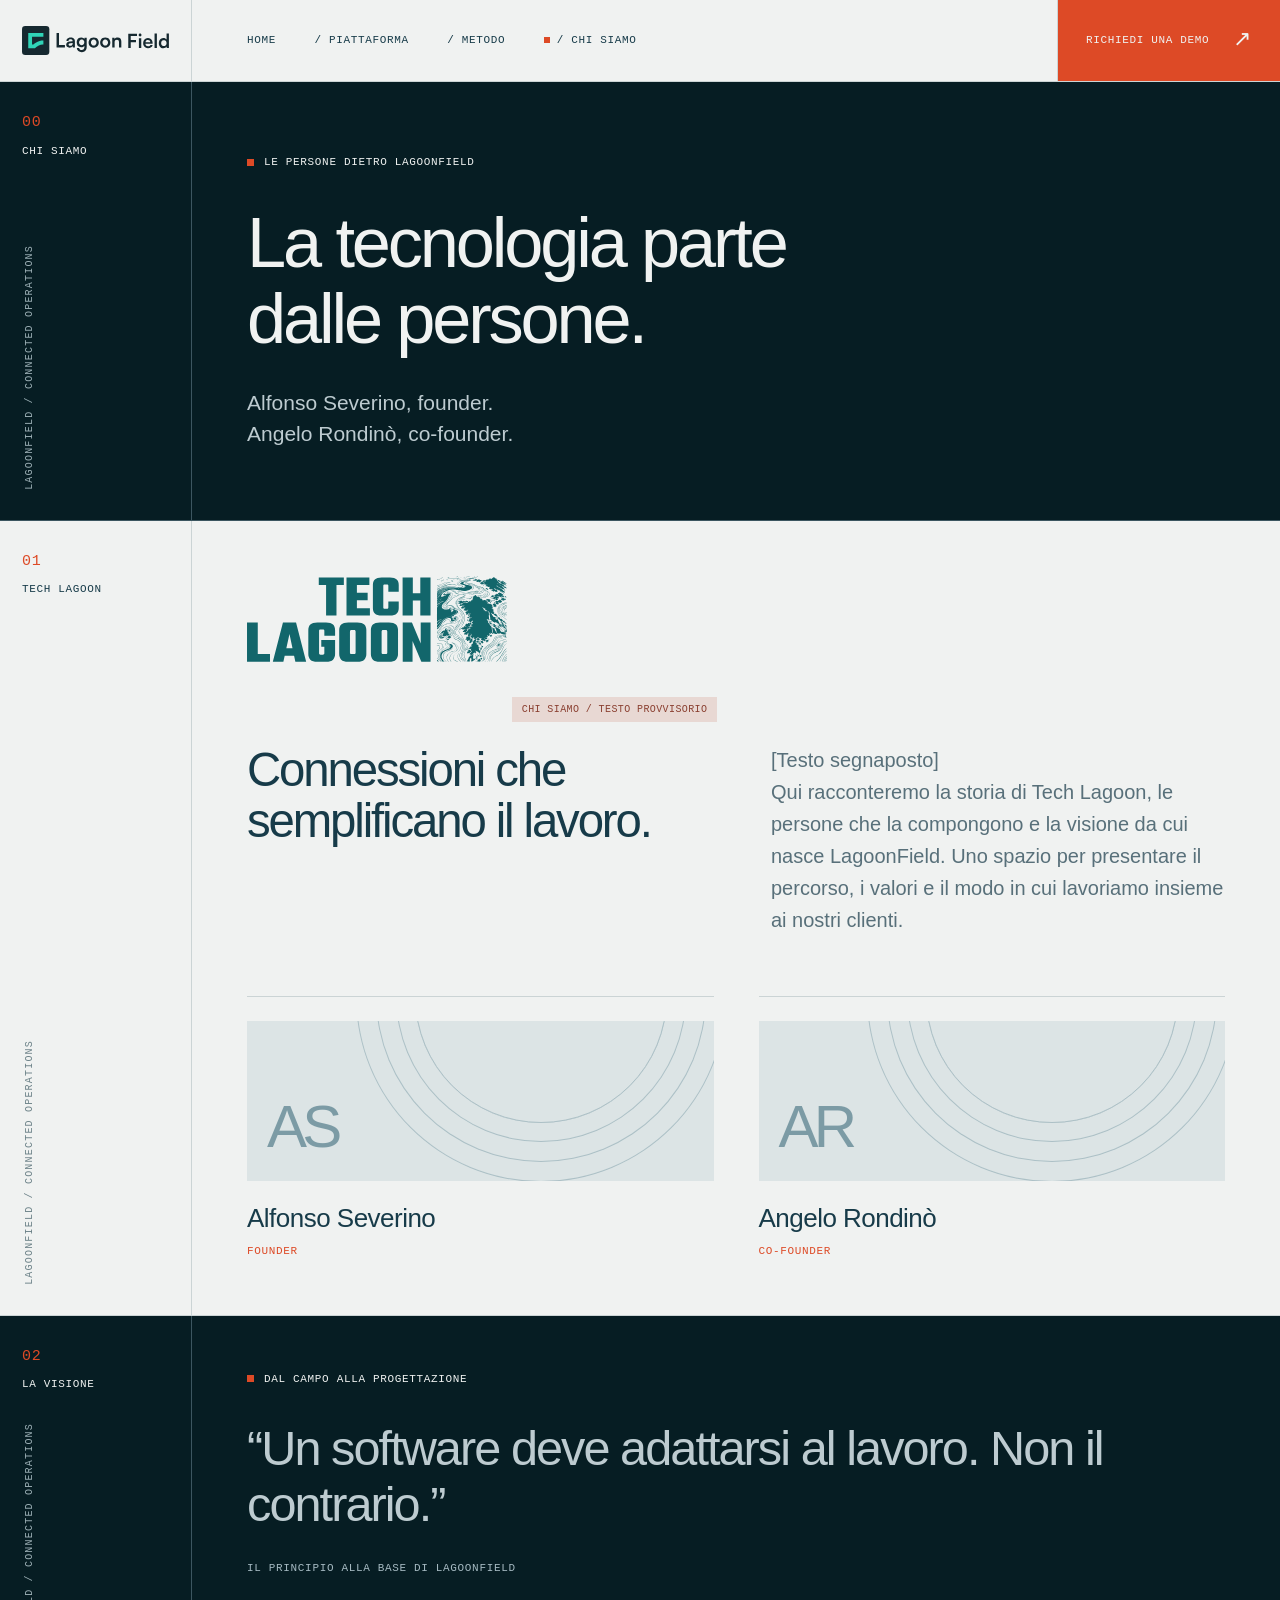
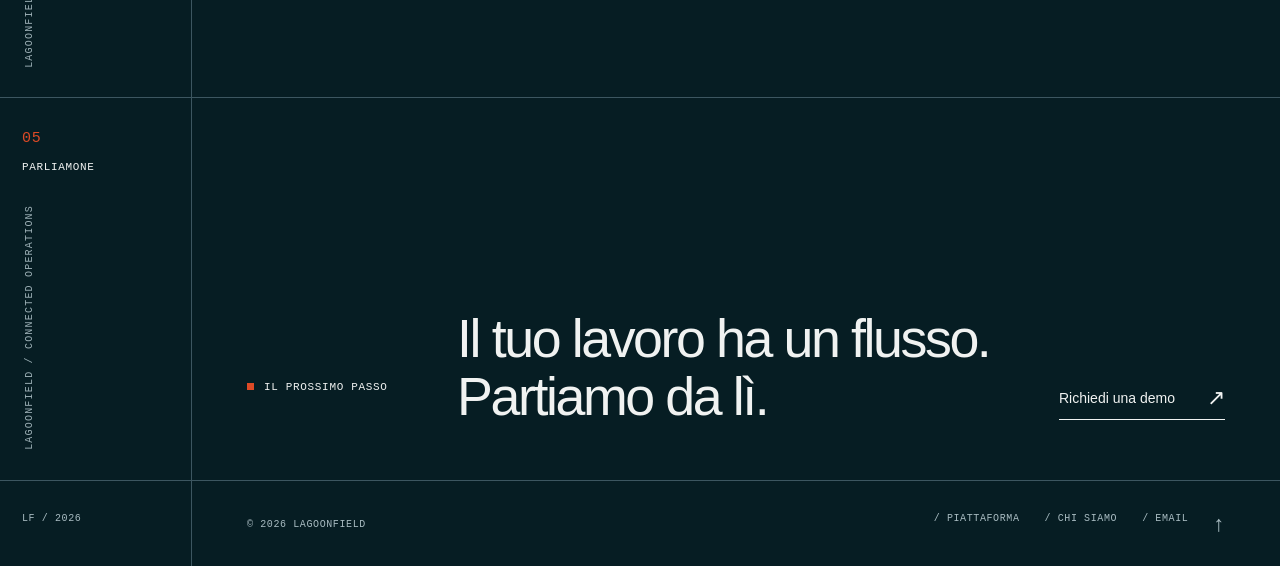
==== chi-siamo.html @ 283058a3 "Initial LagoonField static site deployment" ====
<!doctype html>
<html lang="it">
  <head>
    <meta charset="utf-8">
    <meta name="viewport" content="width=device-width,initial-scale=1">
    <meta name="theme-color" content="#112f3c">
    <title>Chi siamo — LagoonField e Tech Lagoon</title>
    <meta name="description" content="Le persone dietro LagoonField: Alfonso Severino, founder, e Angelo Rondinò, co-founder.">
    <meta property="og:title" content="Chi siamo — LagoonField e Tech Lagoon">
    <meta property="og:description" content="Le persone dietro LagoonField: Alfonso Severino, founder, e Angelo Rondinò, co-founder.">
    <meta property="og:type" content="website">
    <link rel="icon" href="./assets/favicon.svg" type="image/svg+xml">
    <link rel="stylesheet" href="./styles.css">
    <script src="./app.js" defer></script>
  </head>
  <body>
    <a class="skip" href="#main">Vai al contenuto</a>
    <header class="header" id="top">
      <a class="brand" href="./index.html" aria-label="LagoonField, home"><img src="./assets/Lagoon%20field%20logo.svg" width="1873" height="366" alt="LagoonField"></a>
      <button class="menu-button" aria-expanded="false" aria-controls="navigation"><span class="menu-label">Menu</span><span class="menu-icon" aria-hidden="true"><i></i><i></i></span></button>
      <nav class="nav" id="navigation" aria-label="Navigazione principale">
        <a href="./index.html">Home</a>
        <a href="./piattaforma.html">/ Piattaforma</a>
        <a href="./index.html#metodo">/ Metodo</a>
        <a href="./chi-siamo.html" aria-current="page">/ Chi siamo</a>
        <a class="nav-cta" href="./contatti.html">Richiedi una demo <span class="arrow" aria-hidden="true">↗</span></a>
      </nav>
    </header>
    <main id="main">
      <section class="section dark page-hero">
        <aside class="rail" aria-hidden="true">
          <div><span class="rail-number">00</span>Chi siamo</div>
          <span class="rail-bottom">LagoonField / Connected operations</span>
        </aside>
        <div class="body">
          <div class="eyebrow">Le persone dietro LagoonField</div>
          <h1><span class="subtle">La tecnologia parte</span><br>dalle persone.</h1>
          <p>Alfonso Severino, founder.<br>Angelo Rondinò, co-founder.</p>
        </div>
      </section>
      <section class="section ">
        <aside class="rail" aria-hidden="true">
          <div><span class="rail-number">01</span>Tech Lagoon</div>
          <span class="rail-bottom">LagoonField / Connected operations</span>
        </aside>
        <div class="body">
          <img class="about-logo" src="./assets/Tech%20lagoon%20logo.svg" alt="Tech Lagoon" loading="lazy">
          <div class="placeholder-tag">Chi siamo / Testo provvisorio</div>
          <div class="about-intro">
            <h2>Connessioni che<br>semplificano il lavoro.</h2>
            <p>[Testo segnaposto]<br>Qui racconteremo la storia di Tech Lagoon, le persone che la compongono e la visione da cui nasce LagoonField. Uno spazio per presentare il percorso, i valori e il modo in cui lavoriamo insieme ai nostri clienti.</p>
          </div>
          <div class="people">
            <article class="person-card">
              <div class="initial" aria-hidden="true">AS</div>
              <h3>Alfonso Severino</h3>
              <div class="label">Founder</div>
            </article>
            <article class="person-card">
              <div class="initial" aria-hidden="true">AR</div>
              <h3>Angelo Rondinò</h3>
              <div class="label">Co-founder</div>
            </article>
          </div>
        </div>
      </section>
      <section class="section dark">
        <aside class="rail" aria-hidden="true">
          <div><span class="rail-number">02</span>La visione</div>
          <span class="rail-bottom">LagoonField / Connected operations</span>
        </aside>
        <div class="body">
          <div class="eyebrow">Dal campo alla progettazione</div>
          <p class="quote">“Un software deve adattarsi al lavoro. Non il contrario.”<cite>Il principio alla base di LagoonField</cite></p>
        </div>
      </section>
      <section class="section dark contact-band">
        <aside class="rail" aria-hidden="true">
          <div><span class="rail-number">05</span>Parliamone</div>
          <span class="rail-bottom">LagoonField / Connected operations</span>
        </aside>
        <div class="body">
          <div class="eyebrow">Il prossimo passo</div>
          <h2>Il tuo lavoro ha un flusso.<br>Partiamo da lì.</h2>
          <a class="text-link" href="./contatti.html">Richiedi una demo<span class="arrow" aria-hidden="true">↗</span></a>
        </div>
      </section>
    </main>
    <footer class="footer">
      <div class="footer-rail">LF / 2026</div>
      <div class="footer-body">
        <span>© 2026 LagoonField</span>
        <nav aria-label="Navigazione footer">
          <a href="./piattaforma.html">/ Piattaforma</a>
          <a href="./chi-siamo.html">/ Chi siamo</a>
          <a href="mailto:sales@lagoonfield.com">/ Email</a>
          <a class="back-top" href="#top" aria-label="Torna all’inizio">↑</a>
        </nav>
      </div>
    </footer>
  </body>
</html>
---- styles.css ----
@charset "UTF-8";

/* 01. Colori e misure globali
 * Modifica qui la palette: tutti i componenti usano questi valori.
 * Le sfumature e le trasparenze esistenti sono mantenute intenzionalmente.
 */

:root {
  /* Palette principale */
  --color-text: #173b49;
  --color-surface-dark: #061d23;
  --color-text-muted: #93a9ae;
  --color-surface: #f0f2f1;
  --color-border: #cbd4d5;
  --color-accent: #dd4a26;
  --color-accent-hover: #8e3d2e;
  --color-white: white;
  --color-text-secondary: #58707a;
  --color-text-rail: #6c8288;

  /* Sezioni scure */
  --color-border-dark: #3c5660;
  --color-accent-on-dark: #dd4a26;
  --color-text-muted-on-dark: #9eb1b7;
  --color-text-on-dark: #bdcbd0;
  --color-text-list-on-dark: #b8c9cf;
  --color-text-tab: #a5b8bd;
  --color-tab-indicator: #dd4a26;
  --color-surface-tab-hover: #ffffff08;
  --color-text-footer: #a8bbc1;
  --color-text-page-intro: #afc1c8;
  --color-text-quote: #a6bac2;

  /* Immagine e video della hero */
  --color-surface-hero: #214652;
  --color-hero-overlay-start: rgba(11,36,47,.06);
  --color-hero-overlay-end: rgba(11,36,47,.18);
  --color-hero-line: #dfe6e44d;
  --color-text-hero-caption: #dce6e8;
  --color-text-hero-coordinates: #ecf0f1;
  --color-video-control-border: #dfe6e466;
  --color-video-control-background: #112f3cbb;
  --color-video-control-hover: #112f3ce6;

  /* Anteprime della piattaforma */
  --color-border-screen: #607982;
  --color-shadow-screen: #0003;
  --color-text-demo-caption: #98acb3;
  --color-surface-event: #d6e1e2;
  --color-event-marker: #426e7d;
  --color-surface-event-accent: #e9d7d1;

  /* Sezione connessioni e diagramma */
  --color-border-on-accent: #ffffff30;
  --color-text-connection-number: #f1c0b3;
  --color-text-connection-rail: #e8bab0;
  --color-text-on-connection: #f0d9d3;
  --color-text-network: #f4e3de;
  --color-network-line: #e2a391;
  --color-network-node: #f4d0c5;

  /* Schede persone, modulo e menu mobile */
  --color-text-placeholder: #8a3f30;
  --color-surface-placeholder: #e8d8d3;
  --color-surface-portrait: #dce4e5;
  --color-text-portrait: #7c9ba5;
  --color-border-portrait: #acc0c6;
  --color-border-input: #98adb4;
  --color-shadow-menu: #112f3c22;

  /* Layout: le media query aggiornano queste misure. */
  --rail: 15%;
  --pad: clamp(25px,4.3vw,76px);
}

/* 02. Base, accessibilità e tipografia */

* {
  box-sizing: border-box;
}

html {
  scroll-behavior: smooth;
  scroll-padding-top: 100px;
}

body {
  margin: 0;
  font-family: Arial,Helvetica,sans-serif;
  background: var(--color-surface);
  color: var(--color-text);
  font-size: 17px;
  line-height: 1.5;
}

a {
  color: inherit;
  text-decoration: none;
}

button,
input,
textarea,
select {
  font: inherit;
}

button,
a,
input,
textarea,
select {
  -webkit-tap-highlight-color: transparent;
}

button {
  cursor: pointer;
}

a:focus-visible,
button:focus-visible,
input:focus-visible,
textarea:focus-visible,
select:focus-visible {
  outline: 3px solid var(--color-accent);
  outline-offset: 5px;
}

img,
svg {
  max-width: 100%;
}

button {
  color: inherit;
}

.skip {
  position: fixed;
  top: -80px;
  left: 20px;
  z-index: 100;
  padding: 12px;
  background: var(--color-white);
}

.skip:focus {
  top: 12px;
}

h1,
h2,
h3,
p {
  margin: 0;
}

h1,
h2 {
  font-weight: 400;
  letter-spacing: -.045em;
  line-height: 1.08;
}

h1 {
  font-size: clamp(44px,5.5vw,90px);
}

h2 {
  font-size: clamp(35px,4.2vw,67px);
}

h3 {
  font-size: 23px;
  line-height: 1.2;
  font-weight: 400;
  letter-spacing: -.02em;
}

p {
  max-width: 680px;
}

small,
.micro,
.eyebrow,
.rail,
.nav,
.tab,
.footer,
.label {
  font-family: Consolas,"Courier New",monospace;
  font-size: 11px;
  line-height: 1.5;
  letter-spacing: .06em;
  text-transform: uppercase;
}

.micro {
  color: var(--color-text-muted);
}

.eyebrow {
  display: flex;
  gap: 10px;
  align-items: center;
  margin-bottom: 34px;
}

.eyebrow:before {
  content: "";
  width: 7px;
  height: 7px;
  display: block;
  background: var(--color-accent);
}

/* 03. Header e navigazione */

.header {
  position: sticky;
  top: 0;
  display: grid;
  grid-template-columns: var(--rail) 1fr;
  z-index: 40;
  background: var(--color-surface);
  border-bottom: 1px solid var(--color-border);
  min-height: 82px;
}

.brand {
  padding: 22px;
  display: flex;
  align-items: center;
  justify-content: center;
  border-right: 1px solid var(--color-border);
}

.brand img {
  width: 160px;
  height: auto;
  display: block;
}

.nav {
  display: flex;
  align-items: center;
  gap: clamp(16px,3vw,48px);
  padding-left: var(--pad);
  font-size: 11px;
}

.nav a {
  position: relative;
  white-space: nowrap;
}

.nav a:hover {
  color: var(--color-accent);
}

.nav a[aria-current=page]:before {
  content: "";
  display: inline-block;
  width: 6px;
  height: 6px;
  background: var(--color-accent);
  margin-right: 7px;
}

.nav .nav-cta {
  margin-left: auto;
  align-self: stretch;
  display: flex;
  align-items: center;
  padding: 0 28px;
  border-left: 1px solid var(--color-border);
  background: var(--color-accent);
  color: var(--color-surface);
  gap: 24px;
}

/* Mantiene la priorità rispetto a .nav a:hover. */
.nav-cta:hover {
  background: var(--color-accent-hover)!important;
  color: var(--color-white)!important;
}

.menu-button {
  display: none;
}

/* 04. Layout condiviso e sezioni scure */

.section {
  display: grid;
  grid-template-columns: var(--rail) 1fr;
  border-bottom: 1px solid var(--color-border);
}

.rail {
  padding: 30px 22px;
  border-right: 1px solid var(--color-border);
  display: flex;
  flex-direction: column;
  justify-content: space-between;
  gap: 30px;
}

.rail .rail-number {
  font-size: 15px;
  color: var(--color-accent);
  display: block;
  margin-bottom: 8px;
}

.rail-bottom {
  writing-mode: vertical-rl;
  transform: rotate(180deg);
  font-size: 10px;
  color: var(--color-text-rail);
  letter-spacing: .12em;
}

.body {
  padding: var(--pad);
}

.dark {
  background: var(--color-surface-dark);
  color: var(--color-surface);
  border-color: var(--color-border-dark);
}

.dark .rail {
  border-color: var(--color-border-dark);
}

.dark .rail-number {
  color: var(--color-accent-on-dark);
}

.dark .rail-bottom {
  color: var(--color-text-muted-on-dark);
}

.dark .eyebrow:before {
  background: var(--color-accent-on-dark);
}

.dark .body p {
  color: var(--color-text-on-dark);
}

/* 05. Hero, immagine e video */

.hero .body {
  padding-top: 66px;
  padding-bottom: 62px;
}

.hero h1 {
  max-width: 1250px;
}

.hero h1 .subtle {
  color: var(--color-text-muted-on-dark);
}

.hero-topline {
  display: flex;
  justify-content: space-between;
  align-items: center;
}

.hero-topline .micro {
  margin-bottom: 34px;
}

.hero-bottom {
  display: flex;
  justify-content: space-between;
  align-items: flex-end;
  gap: 40px;
  margin-top: 35px;
}

.hero-bottom p {
  font-size: 18px;
  max-width: 480px;
}

.text-link {
  display: inline-flex;
  align-items: center;
  gap: 32px;
  font-size: 14px;
  white-space: nowrap;
  border-bottom: 1px solid currentColor;
  padding-bottom: 10px;
  transition: gap .2s;
}

.text-link:hover {
  gap: 44px;
}

.arrow {
  font-size: 22px;
  line-height: 1;
}

.hero-visual {
  height: clamp(350px,44vw,690px);
  position: relative;
  overflow: hidden;
  background: var(--color-surface-hero);
}

.hero-visual>img {
  width: 100%;
  height: 100%;
  object-fit: cover;
  display: block;
}

.hero-visual:after {
  content: "";
  position: absolute;
  inset: 0;
  background: linear-gradient(180deg,var(--color-hero-overlay-start),var(--color-hero-overlay-end));
}

.visual-line {
  position: absolute;
  top: 0;
  bottom: 0;
  left: var(--rail);
  width: 1px;
  background: var(--color-hero-line);
  z-index: 1;
}

.visual-label {
  position: absolute;
  bottom: 30px;
  left: calc(var(--rail) + var(--pad));
  color: var(--color-white);
  z-index: 2;
}

.visual-label span {
  display: block;
}

.visual-label .micro {
  color: var(--color-text-hero-caption);
  margin-top: 8px;
  font-size: 10px;
}

.visual-coordinates {
  position: absolute;
  right: 30px;
  bottom: 30px;
  z-index: 2;
  color: var(--color-text-hero-coordinates);
  font: 11px Consolas,monospace;
  letter-spacing: .1em;
}

.crosshair {
  position: absolute;
  left: 52%;
  top: 46%;
  color: var(--color-white);
  z-index: 2;
  font-size: 48px;
  font-weight: 200;
  opacity: .6;
}

.hero-visual>.hero-video {
  position: absolute;
  inset: 0;
  width: 100%;
  height: 100%;
  object-fit: cover;
  display: block;
}

.hero-visual>.hero-video[hidden] {
  display: none;
}

.hero-video-toggle {
  position: absolute;
  right: 30px;
  top: 30px;
  z-index: 3;
  border: 1px solid var(--color-video-control-border);
  background: var(--color-video-control-background);
  color: var(--color-surface);
  padding: 10px 15px;
  font: 11px Consolas,monospace;
  letter-spacing: .03em;
  backdrop-filter: blur(6px);
}

.hero-video-toggle:hover {
  background: var(--color-video-control-hover);
}

.hero-video-toggle[hidden] {
  display: none;
}

/* 06. Introduzione e timeline */

.intro {
  display: grid;
  grid-template-columns: 1.25fr 1fr;
  gap: 70px;
  margin-bottom: 60px;
}

.intro p {
  font-size: 19px;
  align-self: end;
  max-width: 500px;
  color: var(--color-text-secondary);
}

.intro h2 {
  max-width: 720px;
}

.timeline {
  border-top: 1px solid var(--color-border);
}

.timeline-row {
  display: grid;
  grid-template-columns: 85px 1fr 1fr;
  gap: 25px;
  align-items: center;
  padding: 23px 0;
  border-bottom: 1px solid var(--color-border);
}

.timeline-row .time {
  font: 14px Consolas,monospace;
  color: var(--color-accent);
}

.timeline-row h3 {
  font-size: 20px;
}

.timeline-row p {
  font-size: 15px;
  color: var(--color-text-secondary);
}

.section-note {
  margin-top: 26px;
  color: var(--color-text-secondary);
  font-size: 15px;
}

/* 07. Piattaforma: tab, contenuti e anteprime */

.suite-heading {
  max-width: 950px;
  margin-bottom: 44px;
}

.tabs {
  display: grid;
  grid-template-columns: repeat(4,1fr);
  border-top: 1px solid var(--color-border-dark);
  border-bottom: 1px solid var(--color-border-dark);
  margin-bottom: 45px;
}

.tab {
  border: 0;
  border-right: 1px solid var(--color-border-dark);
  background: none;
  text-align: left;
  padding: 20px 18px;
  color: var(--color-text-tab);
  font-size: 12px;
}

.tab:first-child {
  padding-left: 0;
}

.tab:last-child {
  border-right: 0;
}

.tab[aria-selected=true] {
  color: var(--color-white);
  box-shadow: inset 0 -3px var(--color-tab-indicator);
}

.tab:hover {
  color: var(--color-white);
  background: var(--color-surface-tab-hover);
}

.tab-panel[hidden] {
  display: none;
}

.product-split {
  display: grid;
  grid-template-columns: 1.55fr 1fr;
  gap: 48px;
  align-items: start;
}

.product-copy h3 {
  font-size: 31px;
  margin: 12px 0 20px;
}

.product-copy p {
  font-size: 17px;
  line-height: 1.6;
}

.list {
  padding: 0;
  margin: 25px 0 28px;
  list-style: none;
}

.list li {
  padding: 11px 0;
  border-bottom: 1px solid var(--color-border-dark);
  font-size: 14px;
  color: var(--color-text-list-on-dark);
}

.list li:before {
  content: "↗";
  color: var(--color-accent-on-dark);
  margin-right: 12px;
}

.screen {
  background: var(--color-surface);
  color: var(--color-text);
  border: 1px solid var(--color-border-screen);
  box-shadow: 0 20px 50px var(--color-shadow-screen);
  min-height: 330px;
}

.screen-bar {
  display: flex;
  justify-content: space-between;
  align-items: center;
  border-bottom: 1px solid var(--color-border);
  padding: 14px 18px;
  font: 10px Consolas,monospace;
}

.screen-bar b {
  font: 600 12px Arial,sans-serif;
}

.screen-body {
  padding: 20px;
}

.demo-caption {
  color: var(--color-text-demo-caption);
  font: 10px Consolas,monospace;
  margin-top: 12px;
  text-transform: uppercase;
  letter-spacing: .04em;
}

.calendar {
  display: grid;
  grid-template-columns: 75px 1fr;
  gap: 0;
}

.calendar .hours {
  display: flex;
  justify-content: space-around;
  border-bottom: 1px solid var(--color-border);
  padding: 12px 0;
  font: 10px Consolas,monospace;
}

.calendar .person {
  font-size: 11px;
  display: flex;
  align-items: center;
  height: 66px;
  border-bottom: 1px solid var(--color-border);
}

.calendar .slots {
  display: grid;
  grid-template-columns: repeat(4,1fr);
  align-items: center;
  gap: 5px;
  border-bottom: 1px solid var(--color-border);
  background: repeating-linear-gradient(90deg,transparent 0,transparent calc(25% - 1px),var(--color-border) 25%);
}

.event {
  background: var(--color-surface-event);
  border-left: 2px solid var(--color-event-marker);
  padding: 8px 7px;
  line-height: 1.3;
  font-size: 10px;
}

.event.brick {
  background: var(--color-surface-event-accent);
  border-color: var(--color-accent);
}

.span2 {
  grid-column: span 2;
}

.screen-footer {
  display: flex;
  justify-content: space-between;
  font: 10px Consolas,monospace;
  margin-top: 22px;
}

.status {
  display: inline-flex;
  align-items: center;
  gap: 5px;
}

.status:before {
  content: "";
  width: 5px;
  height: 5px;
  background: var(--color-accent);
}

.knowledge-row {
  padding: 13px 0;
  border-bottom: 1px solid var(--color-border);
  display: flex;
  justify-content: space-between;
  gap: 20px;
  font-size: 12px;
}

.version {
  font: 10px Consolas,monospace;
  background: var(--color-surface-event);
  padding: 3px 7px;
  height: fit-content;
  white-space: nowrap;
}

.screen-body .screen-title {
  font-size: 22px;
  margin: 12px 0;
}

/* Il testo dell’anteprima resta leggibile anche dentro .dark .body. */
.screen-body p {
  font-size: 12px;
  color: var(--color-text-secondary)!important;
  line-height: 1.6;
}

.screen-body .label {
  color: var(--color-text-secondary);
  margin-bottom: 8px;
}

.vault-fields {
  margin-top: 20px;
}

.vault-fields>div {
  display: flex;
  justify-content: space-between;
  padding: 13px 0;
  border-bottom: 1px solid var(--color-border);
  font-size: 12px;
}

.lock {
  font-size: 23px;
}

.chart {
  height: 150px;
  display: flex;
  gap: 15px;
  align-items: end;
  border-bottom: 1px solid var(--color-border);
  padding: 10px 12px 0;
  background: repeating-linear-gradient(0deg,transparent 0,transparent 35px,var(--color-surface-event) 36px);
}

.chart i {
  width: 14%;
  background: var(--color-event-marker);
  display: block;
}

.chart i:nth-child(3n) {
  background: var(--color-accent);
}

.chart-labels {
  display: flex;
  justify-content: space-around;
  font: 9px Consolas,monospace;
  margin: 9px 0;
}

.screen-stats {
  display: flex;
  gap: 30px;
  font: 10px Consolas,monospace;
  margin-top: 18px;
}

.screen-stats b {
  font: 22px Arial,sans-serif;
  display: block;
}

/* 08. Connessioni e diagramma */

.connection {
  background: var(--color-accent);
  color: var(--color-surface);
  border-color: var(--color-border-on-accent);
}

.connection .rail {
  border-color: var(--color-border-on-accent);
}

.connection .rail-number {
  color: var(--color-text-connection-number);
}

.connection .rail-bottom {
  color: var(--color-text-connection-rail);
}

.connection .body {
  display: grid;
  grid-template-columns: 1fr 1fr;
  gap: 60px;
  align-items: center;
}

.connection h2 {
  font-size: clamp(38px,4.4vw,65px);
}

.connection p {
  margin-top: 24px;
  color: var(--color-text-on-connection);
  max-width: 440px;
}

.network {
  width: 100%;
  overflow: visible;
  height: auto;
}

.network text {
  font: 11px Consolas,monospace;
  fill: var(--color-text-network);
}

.network .main-text {
  font: 20px Arial,sans-serif;
  fill: var(--color-white);
}

.network path,
.network line {
  stroke: var(--color-network-line);
  fill: none;
  stroke-width: 1;
}

.network circle {
  fill: var(--color-accent);
  stroke: var(--color-network-line);
}

.network .center {
  fill: var(--color-text);
  stroke: var(--color-network-node);
}

.network .node {
  fill: var(--color-network-node);
  stroke: none;
}

/* 09. Metodo e roadmap */

.method-grid {
  display: grid;
  grid-template-columns: 1fr 1fr;
  gap: 70px;
}

.big-stat {
  font-size: 130px;
  line-height: 1;
  letter-spacing: -.07em;
  color: var(--color-accent);
  margin-top: 40px;
}

.stat-label {
  font-size: 20px;
  max-width: 300px;
  margin: 12px 0 40px;
}

.method-copy {
  align-self: end;
}

.method-copy p {
  color: var(--color-text-secondary);
  margin: 20px 0 32px;
}

.steps {
  display: flex;
  justify-content: space-between;
  position: relative;
  gap: 15px;
  margin-bottom: 20px;
  font: 10px Consolas,monospace;
  text-transform: uppercase;
}

.steps:before {
  content: "";
  position: absolute;
  top: 4px;
  left: 0;
  right: 0;
  height: 1px;
  background: var(--color-border);
}

.steps span {
  position: relative;
  padding-top: 18px;
}

.steps span:before {
  position: absolute;
  left: 0;
  top: 0;
  content: "";
  width: 8px;
  height: 8px;
  background: var(--color-accent);
  border-radius: 50%;
}

.roadmap {
  margin-top: 55px;
  border-top: 1px solid var(--color-border);
  padding-top: 25px;
}

.roadmap>p {
  font-size: 14px;
  color: var(--color-text-secondary);
  margin: 12px 0 24px;
}

.roadmap summary {
  padding: 18px 0;
  cursor: pointer;
  display: flex;
  justify-content: space-between;
  list-style: none;
  font-size: 17px;
  gap: 25px;
}

.roadmap summary::-webkit-details-marker {
  display: none;
}

.roadmap summary:after {
  content: "+";
  font-size: 23px;
  color: var(--color-accent);
}

.roadmap details[open] summary:after {
  content: "−";
}

.roadmap details {
  border-bottom: 1px solid var(--color-border);
}

.roadmap details p {
  font-size: 15px;
  color: var(--color-text-secondary);
  padding: 0 40px 24px 0;
  max-width: 780px;
}

/* 10. Invito al contatto e footer */

.contact-band .body {
  display: flex;
  align-items: end;
  justify-content: space-between;
  gap: 45px;
}

.contact-band h2 {
  max-width: 700px;
}

.contact-band .text-link {
  margin-bottom: 5px;
}

.contact-band .eyebrow {
  margin-bottom: 30px;
}

.footer {
  display: grid;
  grid-template-columns: var(--rail) 1fr;
  font-size: 10px;
  background: var(--color-surface-dark);
  color: var(--color-text-footer);
}

.footer-rail {
  border-right: 1px solid var(--color-border-dark);
  padding: 30px 22px;
}

.footer-body {
  display: flex;
  justify-content: space-between;
  gap: 25px;
  padding: 30px var(--pad);
  align-items: center;
}

.footer nav {
  display: flex;
  gap: 25px;
  flex-wrap: wrap;
}

.footer a:hover {
  color: var(--color-white);
}

.back-top {
  font: 22px Arial,sans-serif;
}

/* 11. Pagine interne e funzionalità */

.page-hero .body {
  padding-top: 72px;
  padding-bottom: 70px;
}

.page-hero h1 {
  max-width: 1000px;
}

.page-hero p {
  font-size: 21px;
  color: var(--color-text-page-intro);
  margin-top: 30px;
  max-width: 660px;
}

.feature-row {
  display: grid;
  grid-template-columns: 1fr 1fr;
  gap: 70px;
  padding: 45px 0;
  border-bottom: 1px solid var(--color-border);
}

.feature-row:first-child {
  padding-top: 0;
}

.feature-row:last-child {
  border-bottom: 0;
  padding-bottom: 0;
}

.feature-row h2 {
  font-size: clamp(32px,3.3vw,49px);
  margin: 14px 0 24px;
}

.feature-row p {
  color: var(--color-text-secondary);
  max-width: 540px;
}

.feature-row .list {
  margin-top: 10px;
}

.feature-row .list li {
  border-color: var(--color-border);
  color: var(--color-text-secondary);
}

.feature-row .list li:before {
  color: var(--color-accent);
}

.feature-index {
  font: 12px Consolas,monospace;
  color: var(--color-accent);
}

.quote {
  font-size: clamp(32px,3.8vw,57px);
  line-height: 1.14;
  letter-spacing: -.04em;
  max-width: 900px;
}

.quote cite {
  display: block;
  font: 11px Consolas,monospace;
  text-transform: uppercase;
  letter-spacing: .06em;
  margin-top: 30px;
  color: var(--color-text-quote);
}

/* 12. Chi siamo e schede persone */

.about-logo {
  width: 260px;
  margin-bottom: 50px;
}

.placeholder-tag {
  display: inline-block;
  font: 10px Consolas,monospace;
  color: var(--color-text-placeholder);
  background: var(--color-surface-placeholder);
  padding: 7px 10px;
  margin-bottom: 22px;
  letter-spacing: .04em;
  text-transform: uppercase;
}

.about-intro {
  display: grid;
  grid-template-columns: 1fr 1fr;
  gap: 70px;
}

.about-intro p {
  font-size: 20px;
  line-height: 1.6;
  color: var(--color-text-secondary);
}

.about-intro h2 {
  font-size: clamp(33px,3.7vw,55px);
}

.people {
  display: grid;
  grid-template-columns: 1fr 1fr;
  gap: 45px;
  margin-top: 60px;
}

.person-card {
  border-top: 1px solid var(--color-border);
  padding-top: 24px;
}

.person-card .initial {
  width: 100%;
  height: 160px;
  background: var(--color-surface-portrait);
  position: relative;
  overflow: hidden;
  display: flex;
  align-items: end;
  padding: 20px;
  font: 60px Arial,sans-serif;
  letter-spacing: -.08em;
  color: var(--color-text-portrait);
}

.person-card .initial:after {
  content: "";
  position: absolute;
  width: 250px;
  height: 250px;
  border: 1px solid var(--color-border-portrait);
  border-radius: 50%;
  top: -150px;
  right: 10%;
  box-shadow: 0 0 0 18px var(--color-surface-portrait),0 0 0 19px var(--color-border-portrait),0 0 0 38px var(--color-surface-portrait),0 0 0 39px var(--color-border-portrait),0 0 0 58px var(--color-surface-portrait),0 0 0 59px var(--color-border-portrait);
}

.person-card h3 {
  margin-top: 22px;
  font-size: 26px;
}

.person-card .label {
  color: var(--color-accent);
  margin-top: 9px;
}

.about-image {
  height: 370px;
  object-fit: cover;
  width: 100%;
  display: block;
}

/* 13. Contatti, modulo e FAQ */

.contact-layout {
  display: grid;
  grid-template-columns: .9fr 1.1fr;
  gap: 70px;
}

.contact-layout h2 {
  font-size: 42px;
}

.contact-layout p {
  margin: 24px 0;
  color: var(--color-text-secondary);
}

.email-link {
  display: inline-block;
  font-size: clamp(19px,2.6vw,33px);
  letter-spacing: -.035em;
  border-bottom: 1px solid var(--color-text);
  padding-bottom: 5px;
  margin-top: 12px;
}

.form {
  display: grid;
  grid-template-columns: 1fr 1fr;
  gap: 25px;
}

.form label {
  display: block;
  font: 11px Consolas,monospace;
  text-transform: uppercase;
  letter-spacing: .04em;
}

.form input,
.form textarea {
  display: block;
  width: 100%;
  border: 0;
  border-bottom: 1px solid var(--color-border-input);
  border-radius: 0;
  background: none;
  padding: 12px 0;
  font-size: 17px;
  color: var(--color-text);
  resize: vertical;
  min-width: 0;
}

.form textarea {
  min-height: 110px;
}

.form input:focus,
.form textarea:focus {
  outline: none;
  border-color: var(--color-accent);
}

.form label:focus-within {
  color: var(--color-accent);
}

.full {
  grid-column: 1/-1;
}

.form button {
  border: 0;
  background: var(--color-accent);
  color: var(--color-white);
  padding: 16px 20px;
  text-align: left;
  display: flex;
  justify-content: space-between;
  gap: 25px;
}

.form .form-note {
  font-size: 12px;
  margin: 0;
  color: var(--color-text-secondary);
}

.form-status {
  font-size: 14px;
  line-height: 1.6;
  border-left: 2px solid var(--color-accent);
  padding-left: 14px;
}

.prepared-mail {
  border: 1px solid var(--color-border);
  padding: 18px;
  grid-column: 1/-1;
}

.prepared-mail[hidden] {
  display: none;
}

.prepared-mail p {
  font-size: 14px;
  margin: 0 0 16px;
}

.prepared-mail a {
  border-bottom: 1px solid currentColor;
  padding-bottom: 3px;
  font-size: 14px;
}

.faq h2 {
  margin-bottom: 35px;
}

.faq .roadmap {
  margin: 0;
  padding: 0;
}

.faq details p {
  color: var(--color-text-secondary);
}

/* 14. Responsive: schermi ampi */

@media (min-width: 1600px) {
  :root {
    --rail: 16%;
  }

  .body {
    padding-top: 90px;
    padding-bottom: 90px;
  }

  .hero .body {
    padding-top: 80px;
    padding-bottom: 75px;
  }
}

/* 15. Responsive: tablet e desktop compatti */

@media (max-width: 1050px) {
  :root {
    --rail: 11%;
    --pad: 35px;
  }

  .brand {
    padding: 18px 12px;
  }

  .brand img {
    min-width: 85px;
  }

  .nav {
    gap: 22px;
  }

  .nav .nav-cta {
    padding: 0 20px;
    gap: 15px;
  }

  .rail {
    padding: 26px 15px;
    font-size: 10px;
  }

  .intro {
    gap: 35px;
  }

  .product-split {
    grid-template-columns: 1.25fr 1fr;
    gap: 28px;
  }

  .screen-body {
    padding: 15px;
  }

  .product-copy h3 {
    font-size: 26px;
  }

  .connection .body {
    gap: 25px;
  }

  .method-grid,
  .about-intro,
  .contact-layout {
    gap: 40px;
  }

  .feature-row {
    gap: 40px;
  }

  .hero-bottom p {
    font-size: 17px;
  }

  .footer-body {
    padding: 28px 30px;
  }
}

/* 16. Responsive: mobile */

@media (max-width: 760px) {
  :root {
    --rail: 0%;
    --pad: 24px;
  }

  .header {
    display: flex;
    align-items: center;
    justify-content: space-between;
    min-height: 72px;
  }

  .brand {
    padding: 22px 24px;
    border: 0;
  }

  .brand img {
    width: 145px;
  }

  .menu-button {
    display: flex;
    align-items: center;
    gap: 12px;
    margin-right: 24px;
    background: none;
    border: 0;
    font: 11px Consolas,monospace;
    text-transform: uppercase;
    padding: 10px 0;
  }

  .menu-icon {
    width: 20px;
    display: grid;
    gap: 5px;
  }

  .menu-icon i {
    height: 1px;
    background: var(--color-text);
  }

  .nav {
    display: none;
    position: absolute;
    top: 71px;
    left: 0;
    right: 0;
    background: var(--color-surface);
    padding: 20px 24px 25px;
    flex-direction: column;
    align-items: stretch;
    gap: 0;
    box-shadow: 0 12px 20px var(--color-shadow-menu);
    border-bottom: 1px solid var(--color-border);
    font-size: 13px;
  }

  .nav.open {
    display: flex;
  }

  .nav a {
    padding: 14px 0;
    border-bottom: 1px solid var(--color-border);
  }

  .nav .nav-cta {
    margin: 20px 0 0;
    border: 0;
    padding: 15px 20px;
    justify-content: space-between;
  }

  .section {
    display: block;
  }

  .rail {
    display: none;
  }

  .body {
    padding: 48px 24px;
  }

  .hero .body {
    padding-top: 40px;
    padding-bottom: 38px;
  }

  .hero h1 {
    font-size: clamp(42px,8vw,60px);
    letter-spacing: -.055em;
  }

  .hero-topline .micro {
    display: none;
  }

  .eyebrow {
    font-size: 10px;
    margin-bottom: 28px;
  }

  .hero-bottom {
    margin-top: 25px;
    display: block;
  }

  .hero-bottom p {
    font-size: 16px;
    max-width: 400px;
  }

  .hero-bottom .text-link {
    margin-top: 28px;
  }

  .hero-visual {
    height: 340px;
  }

  .hero-visual>img {
    object-position: 58% center;
  }

  .visual-label {
    left: 24px;
    bottom: 24px;
  }

  .visual-coordinates {
    right: 24px;
    bottom: 24px;
    font-size: 9px;
  }

  .visual-line {
    display: none;
  }

  .visual-label .micro {
    max-width: 160px;
    font-size: 9px;
  }

  .crosshair {
    font-size: 32px;
  }

  .intro {
    display: block;
    margin-bottom: 35px;
  }

  .intro p {
    font-size: 17px;
    margin-top: 24px;
  }

  h2 {
    font-size: 38px;
  }

  .timeline-row {
    grid-template-columns: 55px 1fr;
    gap: 12px;
    padding: 21px 0;
  }

  .timeline-row h3 {
    font-size: 19px;
  }

  .timeline-row p {
    grid-column: 2;
    font-size: 14px;
  }

  .timeline-row .time {
    font-size: 12px;
    align-self: start;
    padding-top: 3px;
  }

  .tabs {
    margin-bottom: 30px;
  }

  .tab {
    font-size: 10px;
    padding: 17px 8px;
    text-align: center;
  }

  .tab:first-child {
    padding-left: 8px;
  }

  .product-split {
    display: flex;
    flex-direction: column;
    gap: 30px;
  }

  .product-visual {
    width: 100%;
  }

  .screen {
    min-height: 300px;
  }

  .calendar {
    grid-template-columns: 60px 1fr;
  }

  .calendar .person {
    font-size: 10px;
    height: 61px;
  }

  .event {
    font-size: 9px;
    padding: 7px 4px;
  }

  .product-copy h3 {
    font-size: 30px;
  }

  .product-copy p {
    font-size: 16px;
  }

  .connection .body {
    display: block;
  }

  .connection h2 {
    font-size: 42px;
  }

  .connection p {
    font-size: 16px;
  }

  .network {
    margin-top: 40px;
    max-height: 340px;
  }

  .method-grid {
    display: block;
  }

  .big-stat {
    font-size: 105px;
    margin-top: 32px;
  }

  .stat-label {
    font-size: 18px;
    margin-bottom: 30px;
  }

  .method-copy {
    margin-top: 35px;
  }

  .method-copy h3 {
    font-size: 27px;
  }

  .method-copy p {
    font-size: 16px;
  }

  .roadmap {
    margin-top: 35px;
  }

  .contact-band .body {
    display: block;
  }

  .contact-band .text-link {
    margin-top: 32px;
  }

  .contact-band h2 {
    font-size: 40px;
  }

  .footer {
    display: block;
  }

  .footer-rail {
    display: none;
  }

  .footer-body {
    display: block;
    padding: 30px 24px;
  }

  .footer nav {
    margin-top: 24px;
    gap: 20px;
  }

  .back-top {
    margin-left: auto;
  }

  .page-hero .body {
    padding-top: 46px;
    padding-bottom: 48px;
  }

  .page-hero h1 {
    font-size: 45px;
  }

  .page-hero p {
    font-size: 17px;
  }

  .feature-row {
    display: block;
    padding: 32px 0;
  }

  .feature-row h2 {
    font-size: 32px;
  }

  .feature-row .list {
    margin-top: 25px;
  }

  .feature-row p {
    font-size: 16px;
  }

  .about-intro {
    display: block;
  }

  .about-intro p {
    font-size: 18px;
    margin-top: 25px;
  }

  .about-logo {
    width: 220px;
    margin-bottom: 32px;
  }

  .people {
    gap: 22px;
    margin-top: 40px;
  }

  .person-card .initial {
    height: 130px;
    font-size: 42px;
    padding: 15px;
  }

  .person-card h3 {
    font-size: 22px;
  }

  .person-card .label {
    font-size: 10px;
  }

  .about-image {
    height: 280px;
  }

  .contact-layout {
    display: block;
  }

  .contact-layout h2 {
    font-size: 35px;
  }

  .form {
    margin-top: 42px;
    gap: 24px;
  }

  .form .mobile-full {
    grid-column: 1/-1;
  }

  .email-link {
    font-size: 25px;
  }

  .form-status {
    font-size: 13px;
  }

  .footer-body>span {
    display: block;
  }

  .quote {
    font-size: 34px;
  }

  .suite-heading {
    margin-bottom: 30px;
  }

  .hero-visual>.hero-video {
    object-position: 58% center;
  }

  .hero-video-toggle {
    right: 24px;
    top: 24px;
    padding: 10px 12px;
  }
}

/* 17. Accessibilità: movimento ridotto */

@media (prefers-reduced-motion: reduce) {
  html {
    scroll-behavior: auto;
  }

  * {
    transition: none!important;
    animation: none!important;
  }
}
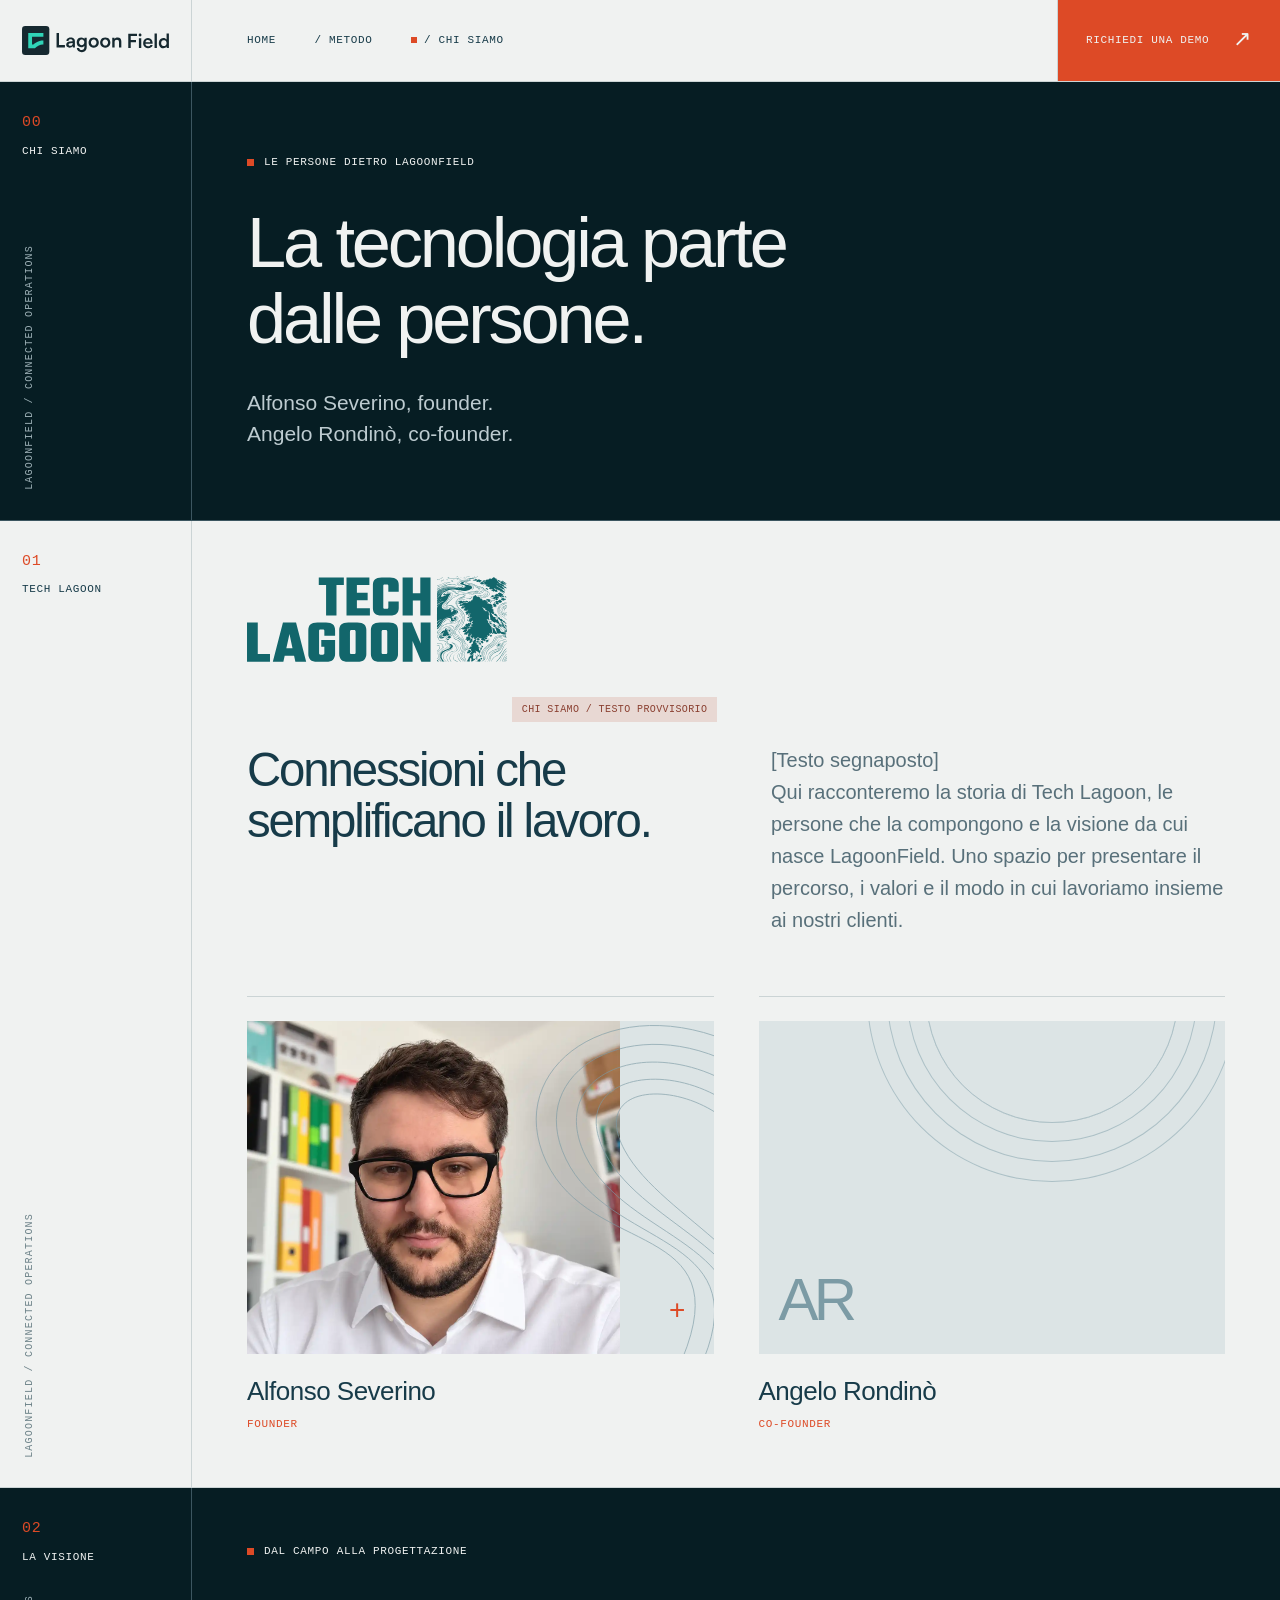
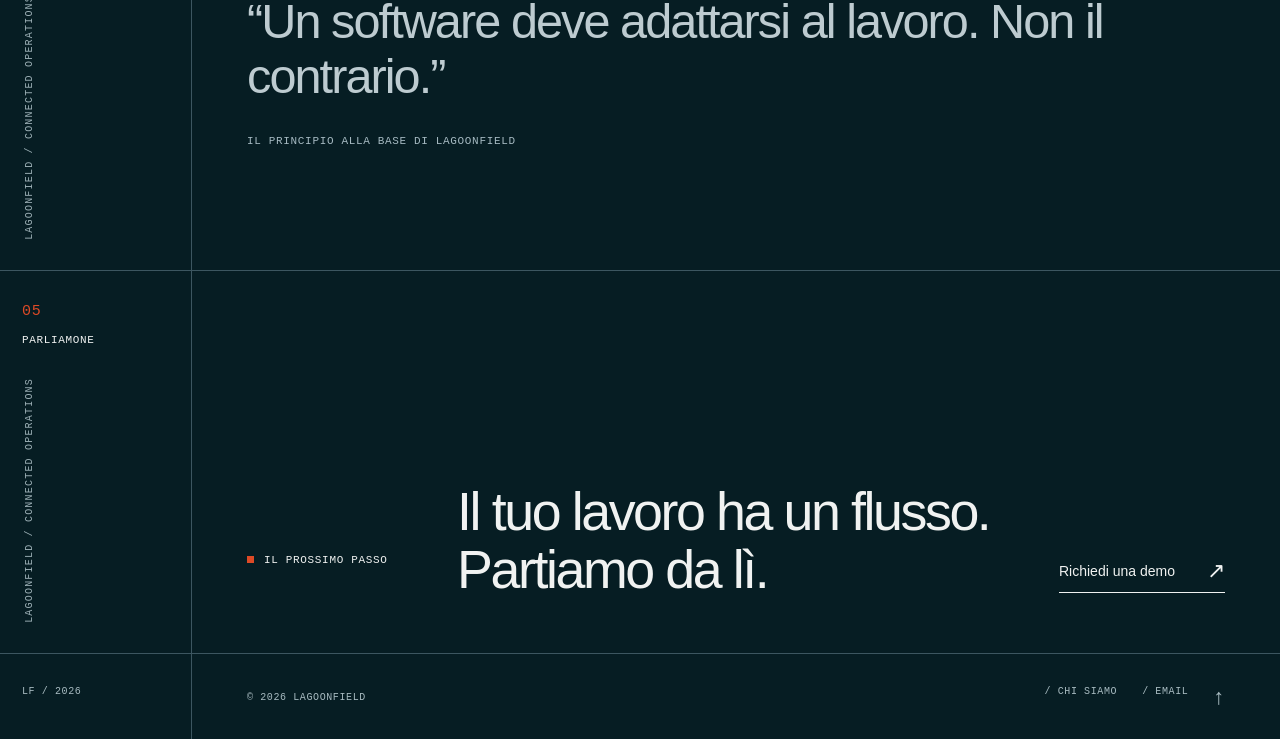
==== commit 30dbf916: "Improve navigation, preview captions and team portrait" ====
--- a/chi-siamo.html
+++ b/chi-siamo.html
@@ -20,7 +20,7 @@
       <button class="menu-button" aria-expanded="false" aria-controls="navigation"><span class="menu-label">Menu</span><span class="menu-icon" aria-hidden="true"><i></i><i></i></span></button>
       <nav class="nav" id="navigation" aria-label="Navigazione principale">
         <a href="./index.html">Home</a>
-        <a href="./piattaforma.html">/ Piattaforma</a>
+        <!-- Pagina temporaneamente nascosta: <a href="./piattaforma.html">/ Piattaforma</a> -->
         <a href="./index.html#metodo">/ Metodo</a>
         <a href="./chi-siamo.html" aria-current="page">/ Chi siamo</a>
         <a class="nav-cta" href="./contatti.html">Richiedi una demo <span class="arrow" aria-hidden="true">↗</span></a>
@@ -52,7 +52,13 @@
           </div>
           <div class="people">
             <article class="person-card">
-              <div class="initial" aria-hidden="true">AS</div>
+              <div class="person-portrait">
+                <img src="./assets/Alfonso%20Severino%20Foto.webp" width="1254" height="1254" alt="Alfonso Severino, founder di LagoonField" loading="lazy" decoding="async">
+                <svg class="portrait-contours" viewBox="0 0 240 340" fill="none" aria-hidden="true" focusable="false">
+                  <path d="M250 25C123-35 8 47 54 144S251 204 193 345M250 47C143-12 30 50 74 141S267 216 215 345M250 69C161 11 52 52 94 138S281 227 237 345M250 91C181 35 73 56 114 135S295 238 259 345M250 113C201 58 95 60 134 132S309 249 281 345"/>
+                </svg>
+                <span class="portrait-marker" aria-hidden="true">+</span>
+              </div>
               <h3>Alfonso Severino</h3>
               <div class="label">Founder</div>
             </article>
@@ -91,7 +97,7 @@
       <div class="footer-body">
         <span>© 2026 LagoonField</span>
         <nav aria-label="Navigazione footer">
-          <a href="./piattaforma.html">/ Piattaforma</a>
+          <!-- Pagina temporaneamente nascosta: <a href="./piattaforma.html">/ Piattaforma</a> -->
           <a href="./chi-siamo.html">/ Chi siamo</a>
           <a href="mailto:sales@lagoonfield.com">/ Email</a>
           <a class="back-top" href="#top" aria-label="Torna all’inizio">↑</a>
--- a/styles.css
+++ b/styles.css
@@ -259,7 +259,8 @@
   color: var(--color-accent);
 }
 
-.nav a[aria-current=page]:before {
+.nav a[aria-current=page]:before,
+.nav a[aria-current=location]:before {
   content: "";
   display: inline-block;
   width: 6px;
@@ -622,6 +623,27 @@
   align-items: start;
 }
 
+.product-visual {
+  margin: 0;
+  min-width: 0;
+}
+
+.product-caption {
+  margin-top: 14px;
+  color: var(--color-text-demo-caption);
+  font-size: .8125rem;
+  line-height: 1.5;
+}
+
+.product-image {
+  display: block;
+  width: 100%;
+  height: auto;
+  border: 1px solid var(--color-border-screen);
+  border-radius: 8px;
+  box-shadow: 0 20px 50px var(--color-shadow-screen);
+}
+
 .product-copy h3 {
   font-size: 31px;
   margin: 12px 0 20px;
@@ -1201,7 +1223,7 @@
 
 .people {
   display: grid;
-  grid-template-columns: 1fr 1fr;
+  grid-template-columns: repeat(2,minmax(0,1fr));
   gap: 45px;
   margin-top: 60px;
 }
@@ -1211,9 +1233,10 @@
   padding-top: 24px;
 }
 
+.person-portrait,
 .person-card .initial {
   width: 100%;
-  height: 160px;
+  height: clamp(220px,26vw,340px);
   background: var(--color-surface-portrait);
   position: relative;
   overflow: hidden;
@@ -1225,7 +1248,44 @@
   color: var(--color-text-portrait);
 }
 
+.person-card .person-portrait {
+  padding: 0;
+}
+
+.person-portrait img {
+  display: block;
+  height: 100%;
+  width: 80%;
+  object-fit: cover;
+  object-position: center 35%;
+}
+
+.portrait-contours {
+  position: absolute;
+  right: -8%;
+  top: 0;
+  height: 100%;
+  width: 60%;
+  stroke: var(--color-text-portrait);
+  stroke-width: 1;
+  opacity: .65;
+  pointer-events: none;
+}
+
+.portrait-marker {
+  position: absolute;
+  right: 7%;
+  bottom: 8%;
+  font: 28px Consolas,monospace;
+  color: var(--color-accent);
+}
+
+.person-card .initial {
+  isolation: isolate;
+}
+
 .person-card .initial:after {
+  z-index: -1;
   content: "";
   position: absolute;
   width: 250px;
@@ -1843,8 +1903,9 @@
     margin-top: 40px;
   }
 
+  .person-portrait,
   .person-card .initial {
-    height: 130px;
+    height: clamp(150px,40vw,260px);
     font-size: 42px;
     padding: 15px;
   }
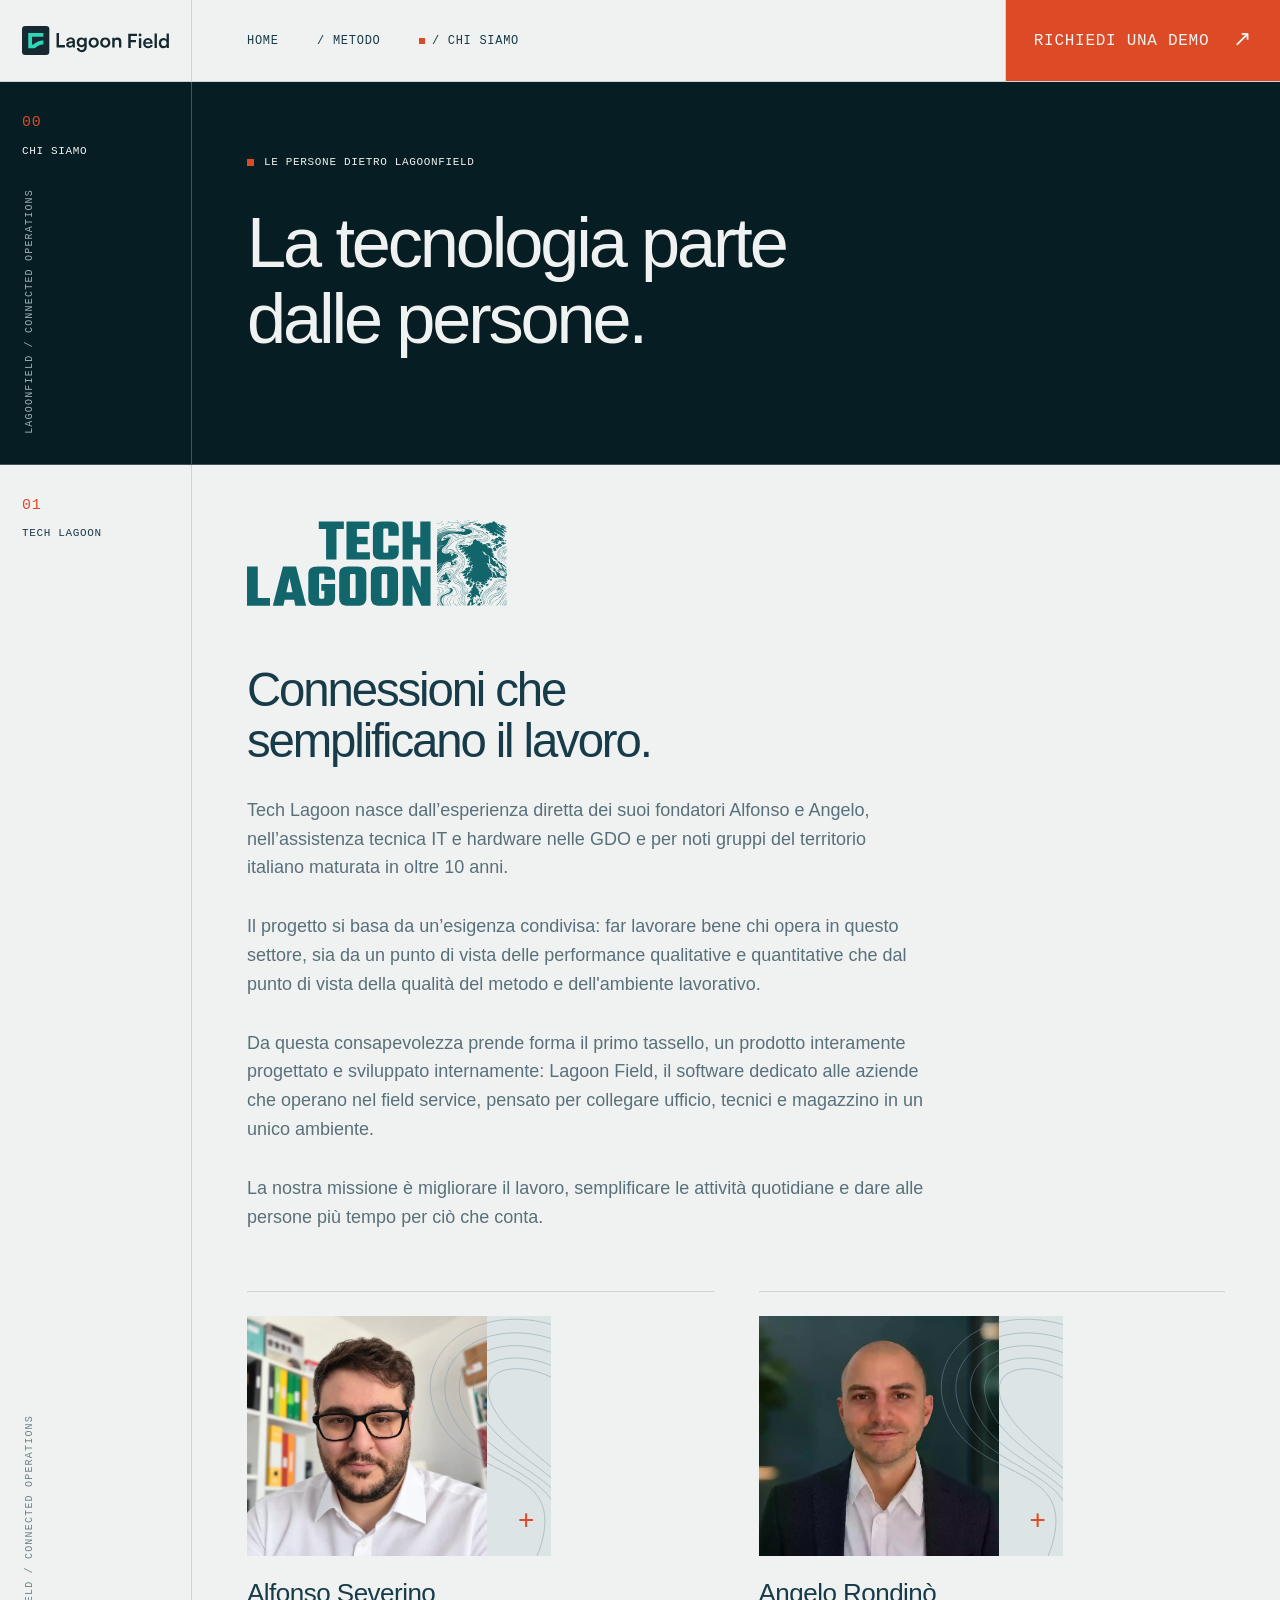
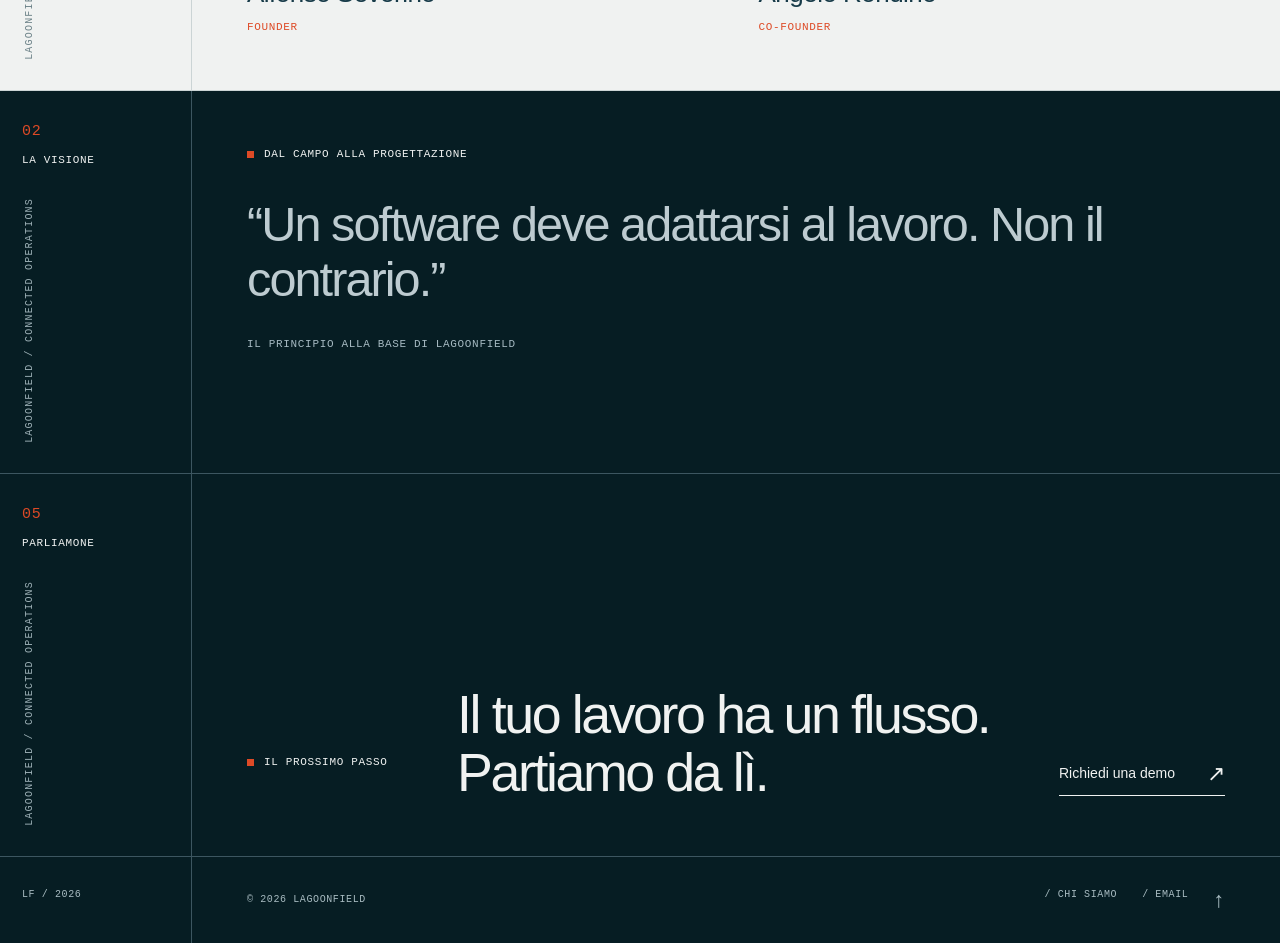
==== commit b8a2a362: "Aggiorna chi siamo, contatti e stile del sito" ====
--- a/chi-siamo.html
+++ b/chi-siamo.html
@@ -35,7 +35,7 @@
         <div class="body">
           <div class="eyebrow">Le persone dietro LagoonField</div>
           <h1><span class="subtle">La tecnologia parte</span><br>dalle persone.</h1>
-          <p>Alfonso Severino, founder.<br>Angelo Rondinò, co-founder.</p>
+          
         </div>
       </section>
       <section class="section ">
@@ -45,11 +45,23 @@
         </aside>
         <div class="body">
           <img class="about-logo" src="./assets/Tech%20lagoon%20logo.svg" alt="Tech Lagoon" loading="lazy">
-          <div class="placeholder-tag">Chi siamo / Testo provvisorio</div>
+          
           <div class="about-intro">
             <h2>Connessioni che<br>semplificano il lavoro.</h2>
-            <p>[Testo segnaposto]<br>Qui racconteremo la storia di Tech Lagoon, le persone che la compongono e la visione da cui nasce LagoonField. Uno spazio per presentare il percorso, i valori e il modo in cui lavoriamo insieme ai nostri clienti.</p>
-          </div>
+            <p>Tech Lagoon nasce dall’esperienza diretta dei suoi fondatori Alfonso e Angelo, nell’assistenza tecnica IT e hardware
+              nelle GDO e per noti gruppi del territorio italiano maturata in oltre 10 anni.</p>
+            
+             <p> Il progetto si basa da un’esigenza condivisa: far lavorare bene chi opera in questo settore, sia da un punto di vista
+              delle performance qualitative e quantitative che dal punto di vista della qualità del metodo e dell'ambiente
+              lavorativo.</p>
+            
+             <p>Da questa consapevolezza prende forma il primo tassello, un prodotto interamente progettato e sviluppato internamente:
+              Lagoon Field, il software dedicato alle aziende che operano nel field service, pensato per collegare ufficio, tecnici
+              e magazzino in un unico ambiente.</p>
+            
+              <p>La nostra missione è migliorare il lavoro, semplificare le attività quotidiane e dare alle persone più tempo per ciò
+              che conta.</p>
+            </div>
           <div class="people">
             <article class="person-card">
               <div class="person-portrait">
@@ -63,7 +75,13 @@
               <div class="label">Founder</div>
             </article>
             <article class="person-card">
-              <div class="initial" aria-hidden="true">AR</div>
+              <div class="person-portrait">
+                <img src="./assets/Angelo%20Rondin%20Foto.webp" width="1254" height="1254" alt="Angelo Rondinò, co-founder di LagoonField" loading="lazy" decoding="async">
+                <svg class="portrait-contours" viewBox="0 0 240 340" fill="none" aria-hidden="true" focusable="false">
+                  <path d="M250 25C123-35 8 47 54 144S251 204 193 345M250 47C143-12 30 50 74 141S267 216 215 345M250 69C161 11 52 52 94 138S281 227 237 345M250 91C181 35 73 56 114 135S295 238 259 345M250 113C201 58 95 60 134 132S309 249 281 345"/>
+                </svg>
+                <span class="portrait-marker" aria-hidden="true">+</span>
+              </div>
               <h3>Angelo Rondinò</h3>
               <div class="label">Co-founder</div>
             </article>
@@ -99,7 +117,7 @@
         <nav aria-label="Navigazione footer">
           <!-- Pagina temporaneamente nascosta: <a href="./piattaforma.html">/ Piattaforma</a> -->
           <a href="./chi-siamo.html">/ Chi siamo</a>
-          <a href="mailto:sales@lagoonfield.com">/ Email</a>
+          <a href="mailto:sales@lagoonfield.io">/ Email</a>
           <a class="back-top" href="#top" aria-label="Torna all’inizio">↑</a>
         </nav>
       </div>
--- a/styles.css
+++ b/styles.css
@@ -247,7 +247,7 @@
   align-items: center;
   gap: clamp(16px,3vw,48px);
   padding-left: var(--pad);
-  font-size: 11px;
+  font-size: 12px;
 }
 
 .nav a {
@@ -279,6 +279,8 @@
   background: var(--color-accent);
   color: var(--color-surface);
   gap: 24px;
+  font-size: 16px;
+
 }
 
 /* Mantiene la priorità rispetto a .nav a:hover. */
@@ -1052,6 +1054,142 @@
   max-width: 780px;
 }
 
+/* Orizzonte: un blocco dedicato, distinto dagli accordion delle FAQ. */
+.horizon {
+  position: relative;
+  isolation: isolate;
+  padding: clamp(24px,3.2vw,48px);
+  margin-top: 64px;
+  background: var(--color-surface);
+  color: var(--color-text);
+  border: 1px solid var(--color-border);
+  border-top: 3px solid var(--color-accent);
+}
+
+.horizon:before {
+  content: "";
+  position: absolute;
+  inset: 0;
+  z-index: -1;
+  pointer-events: none;
+  background: repeating-radial-gradient(ellipse at 110% -20%,transparent 0,transparent 27px,var(--color-border) 28px,transparent 29px,transparent 48px);
+  opacity: .45;
+}
+
+.horizon-intro {
+  max-width: 660px;
+  margin-bottom: 32px;
+}
+
+.horizon .eyebrow {
+  color: var(--color-text-secondary);
+  margin-bottom: 22px;
+}
+
+.horizon-intro h3 {
+  font-size: clamp(30px,3.4vw,48px);
+  line-height: 1.1;
+  letter-spacing: -.04em;
+}
+
+.horizon-intro p {
+  color: var(--color-text-secondary);
+  font-size: 1rem;
+  margin-top: 20px;
+  max-width: 520px;
+}
+
+.horizon-status {
+  display: inline-block;
+  margin-top: 20px;
+  font: .6875rem/1.6 Consolas,"Courier New",monospace;
+  letter-spacing: .04em;
+  text-transform: uppercase;
+  color: var(--color-text-secondary);
+}
+
+.horizon-grid {
+  display: grid;
+  grid-template-columns: repeat(2,minmax(0,1fr));
+  gap: 16px;
+  align-items: start;
+}
+
+.horizon details {
+  border: 1px solid var(--color-border);
+  background: var(--color-white);
+}
+
+.horizon details:hover,
+.horizon details[open] {
+  border-color: var(--color-accent);
+}
+
+.horizon summary {
+  padding: 24px 20px;
+  gap: 14px;
+  align-items: start;
+  min-height: 152px;
+}
+
+.horizon summary:after {
+  flex: 0 0 auto;
+  line-height: 1;
+  margin-left: auto;
+}
+
+.horizon-number {
+  font: .75rem/1.7 Consolas,"Courier New",monospace;
+  color: var(--color-text-secondary);
+  border-top: 2px solid var(--color-accent);
+  padding-top: 4px;
+}
+
+.horizon-copy {
+  min-width: 0;
+}
+
+.horizon-title {
+  display: block;
+  font-size: 1.25rem;
+  line-height: 1.25;
+  letter-spacing: -.02em;
+}
+
+.horizon-teaser {
+  display: block;
+  margin-top: 10px;
+  font-size: .875rem;
+  line-height: 1.5;
+  color: var(--color-text-secondary);
+}
+
+.horizon details p {
+  padding: 0 20px 24px;
+  color: var(--color-text-secondary);
+  font-size: .9375rem;
+}
+
+@media (max-width: 760px) {
+  .horizon-grid {
+    grid-template-columns: 1fr;
+  }
+
+  .horizon summary {
+    min-height: 0;
+    padding: 22px 16px;
+    gap: 12px;
+  }
+
+  .horizon-title {
+    font-size: 1.125rem;
+  }
+
+  .horizon details p {
+    padding: 0 16px 22px;
+  }
+}
+
 /* 10. Invito al contatto e footer */
 
 .contact-band .body {
@@ -1207,12 +1345,11 @@
 
 .about-intro {
   display: grid;
-  grid-template-columns: 1fr 1fr;
-  gap: 70px;
+  gap: 30px;
 }
 
 .about-intro p {
-  font-size: 20px;
+  font-size: 18px;
   line-height: 1.6;
   color: var(--color-text-secondary);
 }
@@ -1235,8 +1372,9 @@
 
 .person-portrait,
 .person-card .initial {
-  width: 100%;
-  height: clamp(220px,26vw,340px);
+  width: 304px;
+  max-width: 100%;
+  height: 240px;
   background: var(--color-surface-portrait);
   position: relative;
   overflow: hidden;
@@ -1254,10 +1392,12 @@
 
 .person-portrait img {
   display: block;
-  height: 100%;
-  width: 80%;
-  object-fit: cover;
-  object-position: center 35%;
+  flex: 0 0 auto;
+  width: 240px;
+  max-width: calc(100% - 32px);
+  height: auto;
+  aspect-ratio: 1;
+  object-fit: contain;
 }
 
 .portrait-contours {
@@ -1899,13 +2039,13 @@
   }
 
   .people {
+    grid-template-columns: minmax(0,1fr);
     gap: 22px;
     margin-top: 40px;
   }
 
   .person-portrait,
   .person-card .initial {
-    height: clamp(150px,40vw,260px);
     font-size: 42px;
     padding: 15px;
   }
